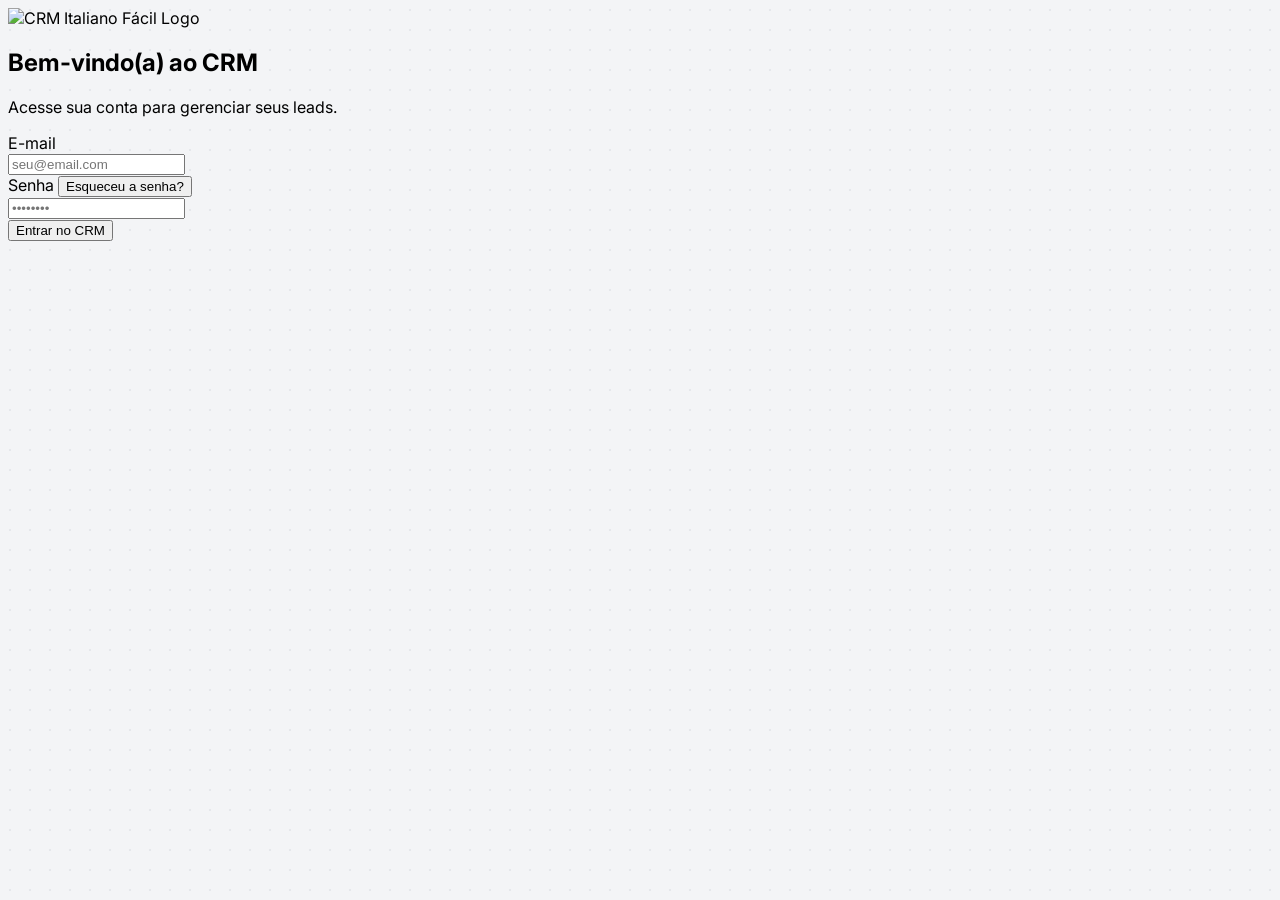
==== login.html @ d384dafe "Add files via upload" ====
<!DOCTYPE html>
<html lang="pt-BR">
<head>
  <meta charset="UTF-8" />
  <meta name="viewport" content="width=device-width, initial-scale=1.0" />
  <title>Login - CRM Italiano Fácil</title>
  <script src="https://cdn.tailwindcss.com"></script>
  
  <style>
    @import url("https://fonts.googleapis.com/css2?family=Inter:wght@400;500;600;700&display=swap");
    body {
      font-family: "Inter", sans-serif;
      background-color: #f3f4f6;
      background-image: radial-gradient(#e5e7eb 1px, transparent 1px);
      background-size: 20px 20px;
    }
  </style>
</head>

<body class="min-h-screen flex items-center justify-center p-4">
  <div class="max-w-md w-full bg-white rounded-2xl shadow-xl p-8 border-t-4 border-green-600">

    <div class="flex justify-center mb-8">
      <img
        src="https://italianofacil.com/wp-content/uploads/2023/01/logo-1-1-9-Italiano-Facil-1024x442.png"
        alt="CRM Italiano Fácil Logo"
        class="h-16 object-contain"
      />
    </div>

    <h2 class="text-2xl font-bold text-center text-gray-800 mb-2">Bem-vindo(a) ao CRM</h2>
    <p class="text-center text-gray-500 mb-8 text-sm">Acesse sua conta para gerenciar seus leads.</p>

    <form id="login-form" class="space-y-6">
      <div>
        <label for="email" class="block text-sm font-medium text-gray-700">E-mail</label>
        <div class="mt-1">
          <input
            id="email"
            name="email"
            type="email"
            required
            autocomplete="email"
            placeholder="seu@email.com"
            class="appearance-none block w-full px-3 py-2 border border-gray-300 rounded-lg shadow-sm placeholder-gray-400 focus:outline-none focus:ring-green-500 focus:border-green-500 sm:text-sm"
          />
        </div>
      </div>

      <div>
        <div class="flex items-center justify-between">
          <label for="password" class="block text-sm font-medium text-gray-700">Senha</label>
          <button
            type="button"
            id="forgot-password"
            class="text-xs font-medium text-red-600 hover:text-red-500"
          >
            Esqueceu a senha?
          </button>
        </div>
        <div class="mt-1">
          <input
            id="password"
            name="password"
            type="password"
            required
            autocomplete="current-password"
            placeholder="••••••••"
            class="appearance-none block w-full px-3 py-2 border border-gray-300 rounded-lg shadow-sm placeholder-gray-400 focus:outline-none focus:ring-green-500 focus:border-green-500 sm:text-sm"
          />
        </div>
      </div>

      <div>
        <button
          id="submit-btn"
          type="submit"
          class="w-full flex justify-center py-2.5 px-4 border border-transparent rounded-lg shadow-sm text-sm font-medium text-white bg-green-600 hover:bg-green-700 focus:outline-none focus:ring-2 focus:ring-offset-2 focus:ring-green-500 transition-colors"
        >
          Entrar no CRM
        </button>
      </div>
    </form>

    <div id="error-message" class="hidden mt-4 p-3 bg-red-50 text-red-700 text-sm rounded-lg border border-red-200 text-center"></div>
    <div id="success-message" class="hidden mt-4 p-3 bg-green-50 text-green-800 text-sm rounded-lg border border-green-200 text-center"></div>

  </div>

  <script type="module">
    import { createClient } from "https://cdn.jsdelivr.net/npm/@supabase/supabase-js@2/+esm";

    // dados do Supabase
    const SUPABASE_URL = "https://jzeodgbaquiwgnbnjwkw.supabase.co";
    const SUPABASE_ANON_KEY = "eyJhbGciOiJIUzI1NiIsInR5cCI6IkpXVCJ9.eyJpc3MiOiJzdXBhYmFzZSIsInJlZiI6Imp6ZW9kZ2JhcXVpd2duYm5qd2t3Iiwicm9sZSI6ImFub24iLCJpYXQiOjE3NzIxOTA5ODQsImV4cCI6MjA4Nzc2Njk4NH0.WtB6dRdhbKXHnH2KOZ3_qUenXU_5mchWfrA2936AzwA";

    const supabase = createClient(SUPABASE_URL, SUPABASE_ANON_KEY);

    const form = document.getElementById("login-form");
    const errorMessage = document.getElementById("error-message");
    const successMessage = document.getElementById("success-message");
    const submitBtn = document.getElementById("submit-btn");
    const forgotBtn = document.getElementById("forgot-password");

    function setLoading(isLoading) {
      submitBtn.disabled = isLoading;
      submitBtn.classList.toggle("opacity-70", isLoading);
      submitBtn.classList.toggle("cursor-not-allowed", isLoading);
      submitBtn.textContent = isLoading ? "Entrando..." : "Entrar no CRM";
    }

    function showError(msg) {
      successMessage.classList.add("hidden");
      errorMessage.classList.remove("hidden");
      errorMessage.textContent = msg;
    }

    function showSuccess(msg) {
      errorMessage.classList.add("hidden");
      successMessage.classList.remove("hidden");
      successMessage.textContent = msg;
    }

    // ✅ Se já estiver logado, manda direto pro dashboard
    const { data: sessionData } = await supabase.auth.getSession();
    if (sessionData?.session) {
      window.location.href = "file:///C:/Kanban/index.html";
    }

    form.addEventListener("submit", async (e) => {
      e.preventDefault();
      errorMessage.classList.add("hidden");
      successMessage.classList.add("hidden");

      const email = document.getElementById("email").value.trim();
      const password = document.getElementById("password").value;

      if (!email || !password) {
        showError("Preencha e-mail e senha.");
        return;
      }

      try {
        setLoading(true);

        const { error } = await supabase.auth.signInWithPassword({
          email,
          password,
        });

        if (error) {
          // Mensagens mais amigáveis
          const msg =
            error.message?.toLowerCase().includes("invalid login credentials")
              ? "E-mail ou senha incorretos."
              : error.message;

          showError(msg);
          return;
        }

        // ✅ Sucesso
        window.location.href = "file:///C:/Kanban/index.html";
      } catch (err) {
        showError("Erro inesperado ao tentar logar.");
        console.error(err);
      } finally {
        setLoading(false);
      }
    });

    // ✅ Recuperação de senha
    forgotBtn.addEventListener("click", async () => {
      errorMessage.classList.add("hidden");
      successMessage.classList.add("hidden");

      const email = document.getElementById("email").value.trim();
      if (!email) {
        showError("Digite seu e-mail para receber o link de redefinição.");
        return;
      }

      try {
        // IMPORTANTE: configure a URL de redirect no Supabase Auth (Redirect URLs)
        // e crie uma página /reset.html (ou use a própria do Supabase).
        const { error } = await supabase.auth.resetPasswordForEmail(email, {
          redirectTo: window.location.origin + "/reset.html",
        });

        if (error) {
          showError(error.message);
          return;
        }

        showSuccess("Pronto! Se esse e-mail existir, você receberá um link para redefinir a senha.");
      } catch (err) {
        showError("Erro ao solicitar redefinição de senha.");
        console.error(err);
      }
    });
  </script>
</body>
</html>
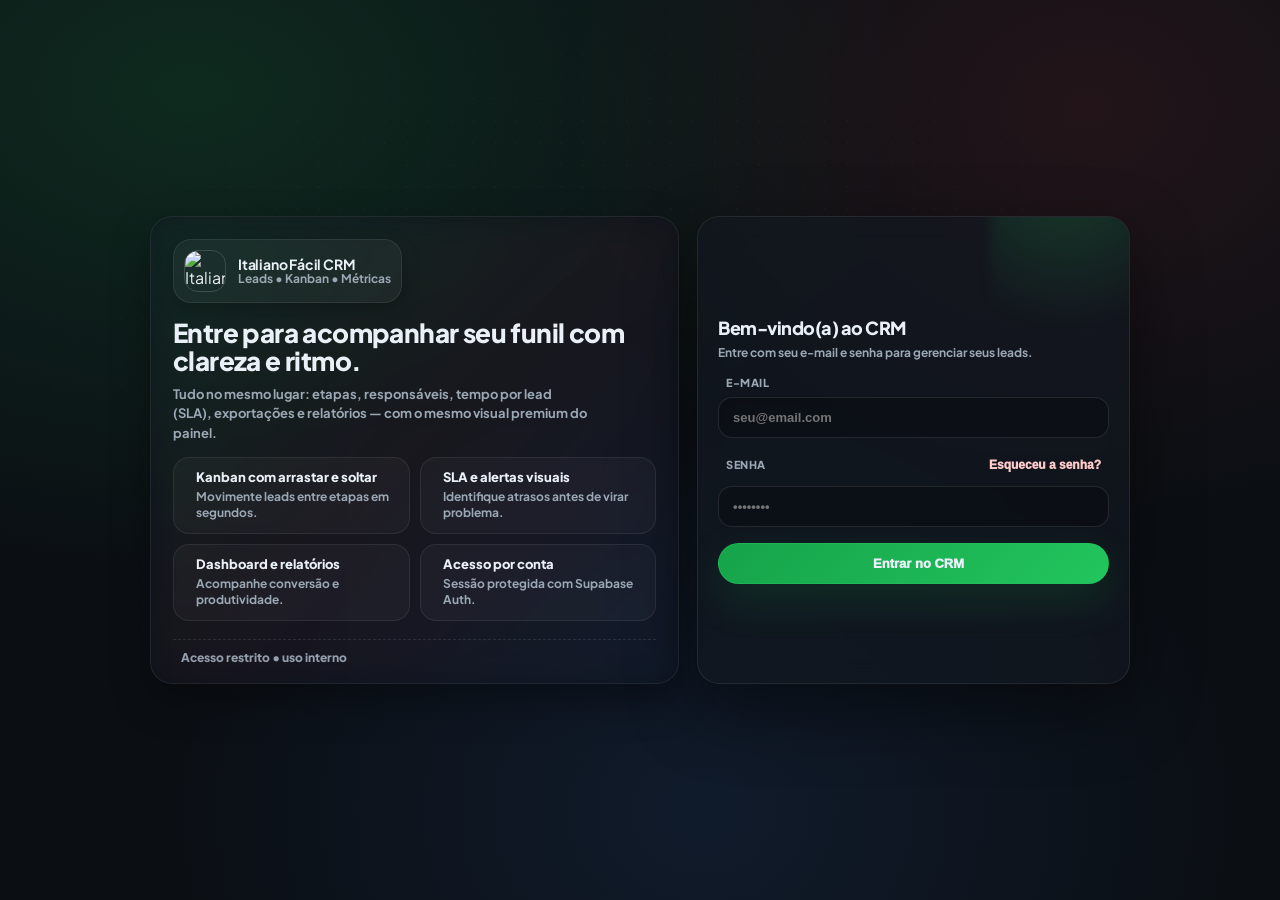
==== commit bf63365c: "Update login.html" ====
--- a/login.html
+++ b/login.html
@@ -3,94 +3,526 @@
 <head>
   <meta charset="UTF-8" />
   <meta name="viewport" content="width=device-width, initial-scale=1.0" />
-  <title>Login - CRM Italiano Fácil</title>
-  <script src="https://cdn.tailwindcss.com"></script>
-  
+  <title>Login — Italiano Fácil CRM</title>
+
+  <!-- Font (mesma vibe premium do CRM) -->
+  <link rel="preconnect" href="https://fonts.googleapis.com">
+  <link rel="preconnect" href="https://fonts.gstatic.com" crossorigin>
+  <link href="https://fonts.googleapis.com/css2?family=Plus+Jakarta+Sans:wght@400;500;600;700;800&display=swap" rel="stylesheet">
+
+  <!-- Icons (Phosphor, igual CRM) -->
+  <script src="https://unpkg.com/@phosphor-icons/web"></script>
+
   <style>
-    @import url("https://fonts.googleapis.com/css2?family=Inter:wght@400;500;600;700&display=swap");
-    body {
-      font-family: "Inter", sans-serif;
-      background-color: #f3f4f6;
-      background-image: radial-gradient(#e5e7eb 1px, transparent 1px);
-      background-size: 20px 20px;
+    :root{
+      --bg: #0b0f14;
+      --panel: rgba(18, 24, 33, 0.78);
+      --panel-strong:#121821;
+      --border: rgba(255,255,255,0.08);
+      --border-2: rgba(255,255,255,0.10);
+
+      --brand: #16a34a;
+      --brand-2:#22c55e;
+      --danger:#ef4444;
+
+      --text:#eaf0f7;
+      --muted:#9aa7b4;
+
+      --shadow-sm: 0 6px 18px rgba(0,0,0,.25);
+      --shadow-md: 0 16px 38px rgba(0,0,0,.35);
+      --shadow-xl: 0 26px 70px rgba(0,0,0,.45);
+
+      --radius-xl: 22px;
+      --radius-lg: 16px;
+      --radius-md: 12px;
+
+      --glass: blur(12px);
+    }
+
+    *{ box-sizing:border-box; margin:0; padding:0; }
+    body{
+      font-family:'Plus Jakarta Sans', system-ui, -apple-system, Segoe UI, Roboto, Arial, sans-serif;
+      background:
+        radial-gradient(1200px 800px at 15% 10%, rgba(34,197,94,.15), transparent 60%),
+        radial-gradient(900px 700px at 85% 12%, rgba(239,68,68,.10), transparent 58%),
+        radial-gradient(900px 800px at 55% 90%, rgba(59,130,246,.10), transparent 60%),
+        var(--bg);
+      color: var(--text);
+      min-height:100vh;
+      display:flex;
+      align-items:center;
+      justify-content:center;
+      padding: 18px;
+      -webkit-font-smoothing: antialiased;
+      overflow:hidden;
+    }
+
+    /* floating noise dots */
+    .grid-dots{
+      position: fixed;
+      inset: 0;
+      background-image: radial-gradient(rgba(255,255,255,0.06) 1px, transparent 1px);
+      background-size: 22px 22px;
+      opacity: .35;
+      pointer-events:none;
+      mask-image: radial-gradient(800px 500px at 50% 40%, black 55%, transparent 100%);
+      -webkit-mask-image: radial-gradient(800px 500px at 50% 40%, black 55%, transparent 100%);
+    }
+
+    .wrap{
+      width: min(980px, 100%);
+      display:grid;
+      grid-template-columns: 1.1fr 0.9fr;
+      gap: 18px;
+      position:relative;
+      z-index:1;
+    }
+
+    .hero{
+      border-radius: var(--radius-xl);
+      border: 1px solid var(--border);
+      background: rgba(18,24,33,0.58);
+      backdrop-filter: var(--glass);
+      -webkit-backdrop-filter: var(--glass);
+      box-shadow: var(--shadow-md);
+      padding: 22px 22px 18px;
+      overflow:hidden;
+      position:relative;
+      min-height: 420px;
+    }
+
+    .hero::before{
+      content:"";
+      position:absolute;
+      inset:-1px;
+      border-radius: var(--radius-xl);
+      background: linear-gradient(135deg, rgba(34,197,94,0.20), rgba(239,68,68,0.10), rgba(59,130,246,0.10));
+      opacity:.45;
+      pointer-events:none;
+      filter: blur(18px);
+    }
+
+    .hero-inner{
+      position:relative;
+      z-index:1;
+      height:100%;
+      display:flex;
+      flex-direction:column;
+      justify-content:space-between;
+      gap: 18px;
+    }
+
+    .brand{
+      display:flex;
+      align-items:center;
+      gap:12px;
+      padding:10px 10px;
+      border:1px solid rgba(255,255,255,0.08);
+      border-radius: 18px;
+      background: rgba(255,255,255,0.04);
+      box-shadow: var(--shadow-sm);
+      width: fit-content;
+    }
+
+    .brand img{
+      width:42px; height:42px; border-radius: 14px; object-fit:cover;
+      border:1px solid rgba(255,255,255,0.15);
+    }
+    .brand .name{
+      display:flex; flex-direction:column; line-height:1.15;
+    }
+    .brand .name strong{ font-size:14px; letter-spacing:-.2px; }
+    .brand .name span{ font-size:12px; color:var(--muted); font-weight:700; }
+
+    .hero h1{
+      font-size: 26px;
+      letter-spacing: -.6px;
+      font-weight: 1000;
+      line-height: 1.08;
+    }
+    .hero p{
+      color: var(--muted);
+      font-size: 13px;
+      font-weight: 700;
+      line-height: 1.5;
+      max-width: 46ch;
+      margin-top: 10px;
+    }
+
+    .bullets{
+      display:grid;
+      grid-template-columns: repeat(2, minmax(0, 1fr));
+      gap: 10px;
+      margin-top: 14px;
+    }
+    .bullet{
+      display:flex;
+      gap:10px;
+      align-items:flex-start;
+      padding: 12px 12px;
+      border-radius: 16px;
+      border: 1px solid rgba(255,255,255,0.08);
+      background: rgba(255,255,255,0.03);
+    }
+    .bullet i{
+      font-size: 18px;
+      color: rgba(255,255,255,0.9);
+      margin-top: 1px;
+    }
+    .bullet .t{
+      font-weight: 900;
+      font-size: 13px;
+      line-height:1.2;
+    }
+    .bullet .d{
+      color: var(--muted);
+      font-weight: 700;
+      font-size: 12px;
+      margin-top: 3px;
+      line-height:1.35;
+    }
+
+    .footnote{
+      display:flex;
+      align-items:center;
+      justify-content:space-between;
+      gap:12px;
+      padding-top: 10px;
+      border-top: 1px dashed rgba(255,255,255,0.10);
+      color: rgba(154,167,180,0.95);
+      font-weight: 800;
+      font-size: 12px;
+    }
+    .pill{
+      font-size:11px;
+      padding:4px 10px;
+      border-radius:999px;
+      border:1px solid rgba(34,197,94,0.25);
+      background: rgba(22,163,74,0.12);
+      color: #a7f3d0;
+      font-weight:900;
+      display:inline-flex;
+      align-items:center;
+      gap:8px;
+      white-space:nowrap;
+    }
+
+    /* Right card (login) */
+    .card{
+      border-radius: var(--radius-xl);
+      border: 1px solid var(--border);
+      background: rgba(18,24,33,0.72);
+      backdrop-filter: var(--glass);
+      -webkit-backdrop-filter: var(--glass);
+      box-shadow: var(--shadow-xl);
+      padding: 20px;
+      position:relative;
+      overflow:hidden;
+      min-height: 420px;
+      display:flex;
+      flex-direction:column;
+      justify-content:center;
+    }
+
+    .card::after{
+      content:"";
+      position:absolute;
+      right:-120px;
+      top:-120px;
+      width: 260px;
+      height: 260px;
+      background: radial-gradient(circle at 30% 30%, rgba(34,197,94,0.22), transparent 60%);
+      filter: blur(6px);
+      pointer-events:none;
+    }
+
+    .card-head{
+      margin-bottom: 14px;
+      position:relative;
+      z-index:1;
+    }
+    .card-head h2{
+      font-weight: 1000;
+      letter-spacing: -.5px;
+      font-size: 18px;
+    }
+    .card-head p{
+      color: var(--muted);
+      font-weight: 700;
+      font-size: 12px;
+      margin-top: 6px;
+      line-height:1.4;
+    }
+
+    form{
+      display:flex;
+      flex-direction:column;
+      gap: 12px;
+      position:relative;
+      z-index:1;
+    }
+
+    .field{
+      display:flex;
+      flex-direction:column;
+      gap: 8px;
+    }
+    label{
+      font-size: 11px;
+      color: var(--muted);
+      font-weight: 1000;
+      letter-spacing: .6px;
+      text-transform: uppercase;
+      display:flex;
+      align-items:center;
+      gap:8px;
+    }
+
+    .input{
+      padding: 12px 14px;
+      border-radius: 14px;
+      border: 1px solid rgba(255,255,255,0.10);
+      background: rgba(0,0,0,0.25);
+      color: var(--text);
+      font-weight: 800;
+      font-size: 13px;
+      outline:none;
+      transition: .18s ease;
+    }
+    .input:focus{
+      border-color: rgba(34,197,94,0.40);
+      box-shadow: 0 0 0 4px rgba(22,163,74,0.16);
+      background: rgba(0,0,0,0.35);
+    }
+    .row{
+      display:flex;
+      align-items:center;
+      justify-content:space-between;
+      gap: 10px;
+      flex-wrap:wrap;
+      margin-top: 2px;
+    }
+
+    .link{
+      border:none;
+      background: transparent;
+      color: #fecaca;
+      font-weight: 1000;
+      font-size: 12px;
+      cursor:pointer;
+      padding: 6px 8px;
+      border-radius: 10px;
+      transition:.16s ease;
+    }
+    .link:hover{
+      background: rgba(239,68,68,0.12);
+      border: 1px solid rgba(239,68,68,0.20);
+    }
+
+    .btn{
+      padding: 12px 14px;
+      border-radius: 999px;
+      border: 1px solid rgba(255,255,255,0.10);
+      background: rgba(255,255,255,0.06);
+      color: var(--text);
+      font-weight: 1000;
+      font-size: 13px;
+      cursor:pointer;
+      display:flex;
+      align-items:center;
+      justify-content:center;
+      gap:10px;
+      transition:.18s ease;
+      margin-top: 4px;
+    }
+    .btn:hover{
+      transform: translateY(-1px);
+      border-color: rgba(255,255,255,0.18);
+      box-shadow: var(--shadow-sm);
+    }
+    .btn.primary{
+      background: linear-gradient(135deg, rgba(22,163,74,1), rgba(34,197,94,1));
+      border-color: rgba(34,197,94,0.5);
+      box-shadow: 0 16px 40px rgba(22,163,74,0.18);
+    }
+    .btn.primary:hover{ box-shadow: 0 22px 55px rgba(22,163,74,0.22); }
+    .btn:disabled{
+      opacity:.7;
+      cursor:not-allowed;
+      transform:none;
+    }
+
+    .msg{
+      margin-top: 10px;
+      padding: 12px 12px;
+      border-radius: 16px;
+      border: 1px solid rgba(255,255,255,0.10);
+      background: rgba(255,255,255,0.04);
+      font-weight: 900;
+      font-size: 12px;
+      color: var(--muted);
+      display:none;
+      position:relative;
+      z-index:1;
+      line-height: 1.45;
+    }
+    .msg.error{
+      display:block;
+      border-color: rgba(239,68,68,0.25);
+      background: rgba(239,68,68,0.10);
+      color:#fecaca;
+    }
+    .msg.success{
+      display:block;
+      border-color: rgba(34,197,94,0.25);
+      background: rgba(22,163,74,0.12);
+      color:#bbf7d0;
+    }
+
+    .fineprint{
+      margin-top: 14px;
+      color: rgba(154,167,180,0.95);
+      font-weight: 800;
+      font-size: 11px;
+      line-height:1.45;
+      position:relative;
+      z-index:1;
+    }
+
+    @media (max-width: 920px){
+      .wrap{ grid-template-columns: 1fr; }
+      .hero{ display:none; }
+      .card{ min-height: unset; }
+      body{ padding: 14px; }
     }
   </style>
 </head>
 
-<body class="min-h-screen flex items-center justify-center p-4">
-  <div class="max-w-md w-full bg-white rounded-2xl shadow-xl p-8 border-t-4 border-green-600">
-
-    <div class="flex justify-center mb-8">
-      <img
-        src="https://italianofacil.com/wp-content/uploads/2023/01/logo-1-1-9-Italiano-Facil-1024x442.png"
-        alt="CRM Italiano Fácil Logo"
-        class="h-16 object-contain"
-      />
-    </div>
-
-    <h2 class="text-2xl font-bold text-center text-gray-800 mb-2">Bem-vindo(a) ao CRM</h2>
-    <p class="text-center text-gray-500 mb-8 text-sm">Acesse sua conta para gerenciar seus leads.</p>
-
-    <form id="login-form" class="space-y-6">
-      <div>
-        <label for="email" class="block text-sm font-medium text-gray-700">E-mail</label>
-        <div class="mt-1">
+<body>
+  <div class="grid-dots" aria-hidden="true"></div>
+
+  <div class="wrap">
+    <!-- LEFT: hero / info -->
+    <section class="hero">
+      <div class="hero-inner">
+        <div>
+          <div class="brand">
+            <img
+              src="https://yt3.googleusercontent.com/ytc/AIdro_kIWkboEldMTw0Ct6jlGbIWWO4uluFUN4OOKDTXTiytCRA=s900-c-k-c0x00ffffff-no-rj"
+              alt="Italiano Fácil"
+            />
+            <div class="name">
+              <strong>Italiano Fácil CRM</strong>
+              <span>Leads • Kanban • Métricas</span>
+            </div>
+          </div>
+
+          <div style="margin-top:16px;">
+            <h1>Entre para acompanhar seu funil com clareza e ritmo.</h1>
+            <p>
+              Tudo no mesmo lugar: etapas, responsáveis, tempo por lead (SLA),
+              exportações e relatórios — com o mesmo visual premium do painel.
+            </p>
+
+            <div class="bullets">
+              <div class="bullet">
+                <i class="ph ph-kanban"></i>
+                <div>
+                  <div class="t">Kanban com arrastar e soltar</div>
+                  <div class="d">Movimente leads entre etapas em segundos.</div>
+                </div>
+              </div>
+
+              <div class="bullet">
+                <i class="ph ph-timer"></i>
+                <div>
+                  <div class="t">SLA e alertas visuais</div>
+                  <div class="d">Identifique atrasos antes de virar problema.</div>
+                </div>
+              </div>
+
+              <div class="bullet">
+                <i class="ph ph-chart-bar"></i>
+                <div>
+                  <div class="t">Dashboard e relatórios</div>
+                  <div class="d">Acompanhe conversão e produtividade.</div>
+                </div>
+              </div>
+
+              <div class="bullet">
+                <i class="ph ph-lock"></i>
+                <div>
+                  <div class="t">Acesso por conta</div>
+                  <div class="d">Sessão protegida com Supabase Auth.</div>
+                </div>
+              </div>
+            </div>
+          </div>
+        </div>
+
+        <div class="footnote">
+          <div style="display:flex; align-items:center; gap:8px;">
+            <i class="ph ph-shield-check"></i>
+            <span>Acesso restrito • uso interno</span>
+          </div>
+
+        </div>
+      </div>
+    </section>
+
+    <!-- RIGHT: login card -->
+    <section class="card" aria-label="Login">
+      <div class="card-head">
+        <h2>Bem-vindo(a) ao CRM</h2>
+        <p>Entre com seu e-mail e senha para gerenciar seus leads.</p>
+      </div>
+
+      <form id="login-form" autocomplete="on">
+        <div class="field">
+          <label for="email"><i class="ph ph-envelope-simple"></i> E-mail</label>
           <input
             id="email"
             name="email"
             type="email"
+            class="input"
             required
             autocomplete="email"
             placeholder="seu@email.com"
-            class="appearance-none block w-full px-3 py-2 border border-gray-300 rounded-lg shadow-sm placeholder-gray-400 focus:outline-none focus:ring-green-500 focus:border-green-500 sm:text-sm"
           />
         </div>
-      </div>
-
-      <div>
-        <div class="flex items-center justify-between">
-          <label for="password" class="block text-sm font-medium text-gray-700">Senha</label>
-          <button
-            type="button"
-            id="forgot-password"
-            class="text-xs font-medium text-red-600 hover:text-red-500"
-          >
-            Esqueceu a senha?
-          </button>
-        </div>
-        <div class="mt-1">
+
+        <div class="field">
+          <div class="row">
+            <label for="password"><i class="ph ph-lock-key"></i> Senha</label>
+            <button type="button" id="forgot-password" class="link">Esqueceu a senha?</button>
+          </div>
           <input
             id="password"
             name="password"
             type="password"
+            class="input"
             required
             autocomplete="current-password"
             placeholder="••••••••"
-            class="appearance-none block w-full px-3 py-2 border border-gray-300 rounded-lg shadow-sm placeholder-gray-400 focus:outline-none focus:ring-green-500 focus:border-green-500 sm:text-sm"
           />
         </div>
-      </div>
-
-      <div>
-        <button
-          id="submit-btn"
-          type="submit"
-          class="w-full flex justify-center py-2.5 px-4 border border-transparent rounded-lg shadow-sm text-sm font-medium text-white bg-green-600 hover:bg-green-700 focus:outline-none focus:ring-2 focus:ring-offset-2 focus:ring-green-500 transition-colors"
-        >
-          Entrar no CRM
+
+        <button id="submit-btn" class="btn primary" type="submit">
+          <i class="ph ph-sign-in"></i> Entrar no CRM
         </button>
-      </div>
-    </form>
-
-    <div id="error-message" class="hidden mt-4 p-3 bg-red-50 text-red-700 text-sm rounded-lg border border-red-200 text-center"></div>
-    <div id="success-message" class="hidden mt-4 p-3 bg-green-50 text-green-800 text-sm rounded-lg border border-green-200 text-center"></div>
-
+
+        <div id="error-message" class="msg error" style="display:none;"></div>
+        <div id="success-message" class="msg success" style="display:none;"></div>
+
+
+      </form>
+    </section>
   </div>
 
   <script type="module">
     import { createClient } from "https://cdn.jsdelivr.net/npm/@supabase/supabase-js@2/+esm";
 
-    // dados do Supabase
+    // Supabase (igual ao CRM)
     const SUPABASE_URL = "https://jzeodgbaquiwgnbnjwkw.supabase.co";
     const SUPABASE_ANON_KEY = "eyJhbGciOiJIUzI1NiIsInR5cCI6IkpXVCJ9.eyJpc3MiOiJzdXBhYmFzZSIsInJlZiI6Imp6ZW9kZ2JhcXVpd2duYm5qd2t3Iiwicm9sZSI6ImFub24iLCJpYXQiOjE3NzIxOTA5ODQsImV4cCI6MjA4Nzc2Njk4NH0.WtB6dRdhbKXHnH2KOZ3_qUenXU_5mchWfrA2936AzwA";
 
@@ -102,35 +534,50 @@
     const submitBtn = document.getElementById("submit-btn");
     const forgotBtn = document.getElementById("forgot-password");
 
+    // ✅ Ajuste aqui se você quiser apontar para outro lugar
+    // Ideal: "./index.html"
+    const DASHBOARD_URL = "./index.html";
+
     function setLoading(isLoading) {
       submitBtn.disabled = isLoading;
-      submitBtn.classList.toggle("opacity-70", isLoading);
-      submitBtn.classList.toggle("cursor-not-allowed", isLoading);
-      submitBtn.textContent = isLoading ? "Entrando..." : "Entrar no CRM";
+      submitBtn.innerHTML = isLoading
+        ? '<i class="ph ph-circle-notch ph-spin"></i> Entrando...'
+        : '<i class="ph ph-sign-in"></i> Entrar no CRM';
+    }
+
+    function hideMsgs() {
+      errorMessage.style.display = "none";
+      successMessage.style.display = "none";
+      errorMessage.textContent = "";
+      successMessage.textContent = "";
     }
 
     function showError(msg) {
-      successMessage.classList.add("hidden");
-      errorMessage.classList.remove("hidden");
+      successMessage.style.display = "none";
+      errorMessage.style.display = "block";
       errorMessage.textContent = msg;
     }
 
     function showSuccess(msg) {
-      errorMessage.classList.add("hidden");
-      successMessage.classList.remove("hidden");
+      errorMessage.style.display = "none";
+      successMessage.style.display = "block";
       successMessage.textContent = msg;
     }
 
     // ✅ Se já estiver logado, manda direto pro dashboard
-    const { data: sessionData } = await supabase.auth.getSession();
-    if (sessionData?.session) {
-      window.location.href = "file:///C:/Kanban/index.html";
+    try {
+      const { data: sessionData } = await supabase.auth.getSession();
+      if (sessionData?.session) {
+        window.location.href = DASHBOARD_URL;
+      }
+    } catch (err) {
+      // não bloqueia UI
+      console.warn("Falha ao checar sessão:", err);
     }
 
     form.addEventListener("submit", async (e) => {
       e.preventDefault();
-      errorMessage.classList.add("hidden");
-      successMessage.classList.add("hidden");
+      hideMsgs();
 
       const email = document.getElementById("email").value.trim();
       const password = document.getElementById("password").value;
@@ -143,15 +590,11 @@
       try {
         setLoading(true);
 
-        const { error } = await supabase.auth.signInWithPassword({
-          email,
-          password,
-        });
+        const { error } = await supabase.auth.signInWithPassword({ email, password });
 
         if (error) {
-          // Mensagens mais amigáveis
           const msg =
-            error.message?.toLowerCase().includes("invalid login credentials")
+            (error.message || "").toLowerCase().includes("invalid login credentials")
               ? "E-mail ou senha incorretos."
               : error.message;
 
@@ -159,8 +602,7 @@
           return;
         }
 
-        // ✅ Sucesso
-        window.location.href = "file:///C:/Kanban/index.html";
+        window.location.href = DASHBOARD_URL;
       } catch (err) {
         showError("Erro inesperado ao tentar logar.");
         console.error(err);
@@ -171,8 +613,7 @@
 
     // ✅ Recuperação de senha
     forgotBtn.addEventListener("click", async () => {
-      errorMessage.classList.add("hidden");
-      successMessage.classList.add("hidden");
+      hideMsgs();
 
       const email = document.getElementById("email").value.trim();
       if (!email) {
@@ -181,11 +622,12 @@
       }
 
       try {
-        // IMPORTANTE: configure a URL de redirect no Supabase Auth (Redirect URLs)
-        // e crie uma página /reset.html (ou use a própria do Supabase).
-        const { error } = await supabase.auth.resetPasswordForEmail(email, {
-          redirectTo: window.location.origin + "/reset.html",
-        });
+        // IMPORTANTE:
+        // - Configure Redirect URLs no Supabase (Auth)
+        // - Crie um reset.html (ou use o fluxo padrão)
+        const redirectTo = `${window.location.origin}/reset.html`;
+
+        const { error } = await supabase.auth.resetPasswordForEmail(email, { redirectTo });
 
         if (error) {
           showError(error.message);
@@ -200,4 +642,4 @@
     });
   </script>
 </body>
-</html>+</html>
